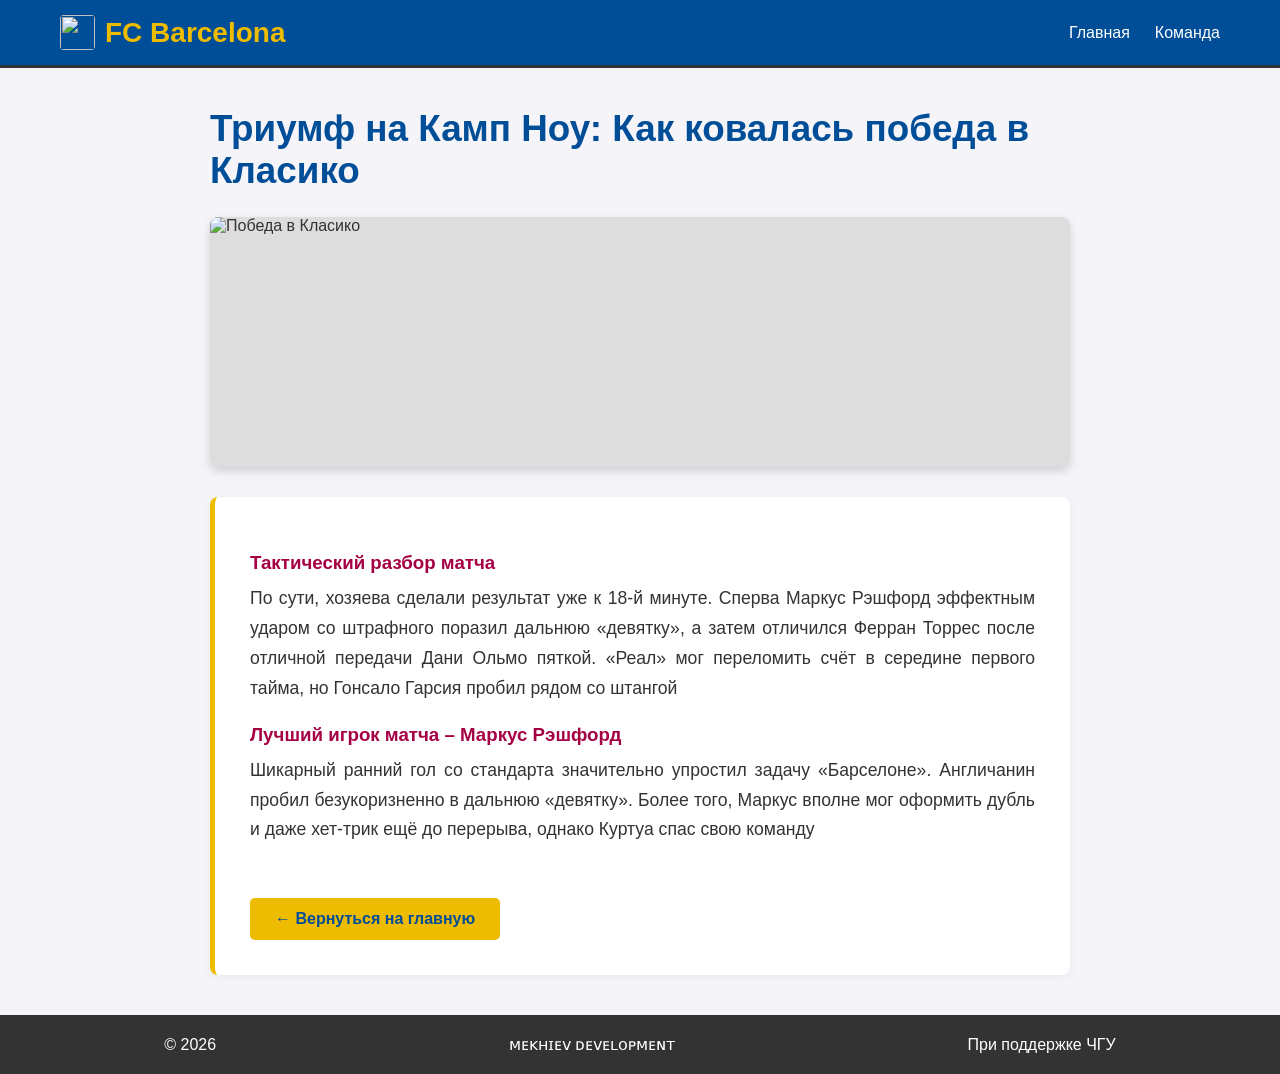
==== news1.html @ 313edf6d "Add files via upload" ====
<!DOCTYPE html>
<html lang="ru">
  <head>
    <meta charset="UTF-8">
    <meta name="viewport" content="width=device-width, initial-scale=1.0">
  <title>Победа в Эль-Класико</title>
    <link rel="stylesheet" href="style.css">
      <link rel="icon" href="images/ico.svg" type="image/svg+xml">
</head>
<body>
    <header class="header-section">
        <div class="container header-content-wrapper">
            <div class="logo-container">
                <img src="images/logo.svg" class="small-logo-image">
                <span>FC Barcelona</span>
            </div>
            <nav class="navigation-block">
                <ul class="navigation-list-items">
                    <li><a href="index.html">Главная</a></li>
                    <li><a href="team.html">Команда</a></li>
                </ul>
            </nav>
        </div>
    </header>

    <main class="main-page-content">
        <div class="container news-detailed-page-wrapper">
            <h2>Триумф на Камп Ноу: Как ковалась победа в Класико</h2>
            
            <div class="news-main-image-container">
              <img src="images/IMG_5057.JPG" alt="Победа в Класико" class="news-large-photo">
            </div>

            <div class="article-content-box">
                <h3>Тактический разбор матча</h3>
                <p>По сути, хозяева сделали результат уже к 18-й минуте. Сперва Маркус Рэшфорд эффектным ударом со штрафного поразил дальнюю «девятку», а затем отличился Ферран Торрес после отличной передачи Дани Ольмо пяткой. «Реал» мог переломить счёт в середине первого тайма, но Гонсало Гарсия пробил рядом со штангой</p>
                
                <h3>Лучший игрок матча – Маркус Рэшфорд</h3>
                <p>Шикарный ранний гол со стандарта значительно упростил задачу «Барселоне». Англичанин пробил безукоризненно в дальнюю «девятку». Более того, Маркус вполне мог оформить дубль и даже хет-трик ещё до перерыва, однако Куртуа спас свою команду
</p>
                
                <br>
                <a href="index.html" class="button-link">← Вернуться на главную</a>
            </div>
        </div>
    </main>

  <footer class="footer-section">
        <p>&copy; 2026 ⠀⠀⠀⠀⠀⠀⠀⠀⠀⠀⠀⠀⠀⠀⠀⠀⠀⠀⠀⠀⠀⠀⠀⠀ᴍᴇᴋʜɪᴇᴠ ᴅᴇᴠᴇʟᴏᴘᴍᴇɴᴛ⠀⠀⠀⠀⠀⠀⠀⠀⠀⠀⠀⠀⠀⠀⠀⠀⠀⠀⠀⠀⠀⠀⠀⠀ При поддержке ЧГУ</p>    </footer>
</body>
</html>
---- style.css ----
:root {
  --blau: #004D98;
  --grana: #a50044;
  --gold: #EDBB00;
  --light: #f4f4f9;
  --dark: #333333;
  --pitch-green: #2E8B57
}

* { margin: 0; padding: 0; box-sizing: border-box }

body {
    font-family: Arial, sans-serif;
    background-color: var(--light);
    color: var(--dark);
    display: flex;
    flex-direction: column;
    min-height: 100vh;
}

.container { max-width: 1200px; margin: 0 auto; padding: 0 20px; }


.header-section { 
    background-color: var(--blau); 
    padding: 15px 0; 
    border-bottom: 3px solid var(--dark)
}

.header-content-wrapper { display: flex; justify-content: space-between; align-items: center; }

.logo-container { display: flex; align-items: center; gap: 10px; font-size: 28px; font-weight: bold; color: var(--gold); }

.small-logo-image { width: 35px; height: 35px; object-fit: contain; border-radius: 4px; background: transparent; }

.navigation-list-items { list-style: none; display: flex; gap: 25px; }

.navigation-list-items a { color: white; text-decoration: none; font-weight: 500; }

.navigation-list-items a:hover { color: var(--gold); }


.main-page-content { flex: 1; }

.button-link {
    display: inline-block;
    background-color: var(--gold);
    color: var(--blau);
    text-decoration: none;
    padding: 12px 25px;
    font-weight: bold;
    border-radius: 5px;
    transition: 0.2s;
    border: none;
    cursor: pointer
}

.button-link:hover { background-color: #fff; transform: translateY(-2px); }


.hero-banner {
    background: linear-gradient(135deg, var(--blau) 50%, var(--grana) 50%);
    height: 60vh; 
    display: flex; 
    justify-content: center; 
    align-items: center;
    text-align: center; 
    color: white;
}

.hero-banner h1 { font-size: 3.5rem; color: var(--gold); margin-bottom: 20px; }
.hero-banner p { font-size: 1.2rem; margin-bottom: 30px; }

.news-information-block { padding: 60px 0; }
.news-information-block h2 { text-align: center; margin-bottom: 40px; color: var(--blau); font-size: 2.5rem; }

.news-cards-wrapper { display: flex; justify-content: center; gap: 20px; flex-wrap: wrap; }

.news-card-link { text-decoration: none; color: inherit; }

.news-article-card { background-color: white; padding: 25px; border-radius: 8px; width: 320px; border-top: 5px solid var(--grana); transition: 0.3s; height: 100%; }
.news-article-card h3 { color: var(--blau); margin-bottom: 10px; }
.news-article-card:hover { transform: translateY(-5px); box-shadow: 0 10px 15px rgba(0,0,0,0.1); }


.news-detailed-page-wrapper { padding: 40px 20px; max-width: 900px; }

.news-detailed-page-wrapper h2 { color: var(--blau); margin-bottom: 25px; font-size: 2.3rem; }

.news-main-image-container { width: 100%; max-height: 450px; overflow: hidden; border-radius: 8px; margin-bottom: 30px; box-shadow: 0 4px 10px rgba(0,0,0,0.15); }

.news-large-photo { width: 100%; height: 100%; object-fit: cover; display: block; background: #ddd; min-height: 250px; }

.article-content-box { background: white; padding: 35px; border-radius: 8px; border-left: 5px solid var(--gold); box-shadow: 0 2px 8px rgba(0,0,0,0.05); }

.article-content-box h3 { color: var(--grana); margin: 20px 0 10px 0; }
.article-content-box p { margin-bottom: 15px; font-size: 1.1rem; line-height: 1.7; text-align: justify; }

.article-content-box .button-link { margin-top: 20px; }


.team-players-section { padding: 40px 0; }
.team-players-section h2 { text-align: center; color: var(--blau); font-size: 2.5rem; }

.section-subtitle-text { text-align: center; margin-bottom: 40px; color: #666; }

.team-page-layout { display: flex; gap: 30px; justify-content: center; align-items: flex-start; flex-wrap: wrap; }


.substitutes-bench { background: white; padding: 25px; border-radius: 8px; width: 280px; border-left: 5px solid var(--grana); box-shadow: 0 4px 10px rgba(0,0,0,0.05); }

.head-coach-box { text-align: center; margin-bottom: 25px; padding-bottom: 20px; border-bottom: 2px dashed #ddd; }

.head-coach-box h3 { color: var(--blau); font-size: 1.2rem; margin-bottom: 15px; text-align: left; }

.head-coach-photo { width: 120px; height: 150px; object-fit: cover; border-radius: 6px; background: #ccc; box-shadow: 0 2px 5px rgba(0,0,0,0.1); margin-bottom: 10px; display: block; margin-left: auto; margin-right: auto; }
.head-coach-name-text { font-weight: bold; color: var(--dark); font-size: 1.1rem; }

.substitutes-bench h3 { color: var(--blau); font-size: 1.2rem; margin-bottom: 15px; }

.substitutes-list { list-style: none; }
.substitutes-list li { margin-bottom: 12px; font-weight: bold; display: flex; align-items: center; }

.player-shirt-number { background: var(--blau); color: white; padding: 2px 8px; border-radius: 4px; margin-right: 12px; font-size: 0.85rem; }
.back-button-container-wrapper { margin-top: 25px; }


.football-pitch-container { display: flex; justify-content: center; }

.football-pitch-field { background-color: var(--pitch-green); border: 3px solid white; position: relative; width: 500px; height: 700px; box-shadow: 0 10px 20px rgba(0,0,0,0.15); }

.penalty-area-top-side, .penalty-area-bottom-side { position: absolute; left: 50%; transform: translateX(-50%); width: 220px; height: 110px; border: 2px solid rgba(255, 255, 255, 0.6); }

.penalty-area-top-side { top: 0; border-top: none; }
.penalty-area-bottom-side { bottom: 0; border-bottom: none; }

.field-player { position: absolute; transform: translate(-50%, -50%); text-align: center; color: white; font-weight: bold; z-index: 10; }

.field-player .player-shirt-number { background-color: var(--blau); border: 2px solid var(--gold); width: 35px; height: 35px; border-radius: 50%; display: flex; justify-content: center; align-items: center; margin: 0 auto 5px auto; box-shadow: 0 2px 5px rgba(0,0,0,0.3); }
.field-player .player-name-label { font-size: 0.8rem; background: rgba(0,0,0,0.6); padding: 2px 6px; border-radius: 4px; white-space: nowrap; }


.goalkeeper-position { bottom: 5%; left: 50%; }
.left-back-position { bottom: 20%; left: 15%; }
.left-center-back-position { bottom: 18%; left: 38%; }
.right-center-back-position { bottom: 18%; left: 62%; }
.right-back-position { bottom: 20%; left: 85%; }
.central-defensive-midfielder-left { bottom: 35%; left: 35%; }
.central-defensive-midfielder-right { bottom: 35%; left: 65%; }
.central-attacking-midfielder { bottom: 50%; left: 50%; }
.left-winger-position { bottom: 72%; left: 20%; }
.striker-position { bottom: 78%; left: 50%; }
.right-winger-position { bottom: 72%; left: 80%; }


.footer-section { background-color: var(--dark); color: white; text-align: center; padding: 20px 0; margin-top: auto }
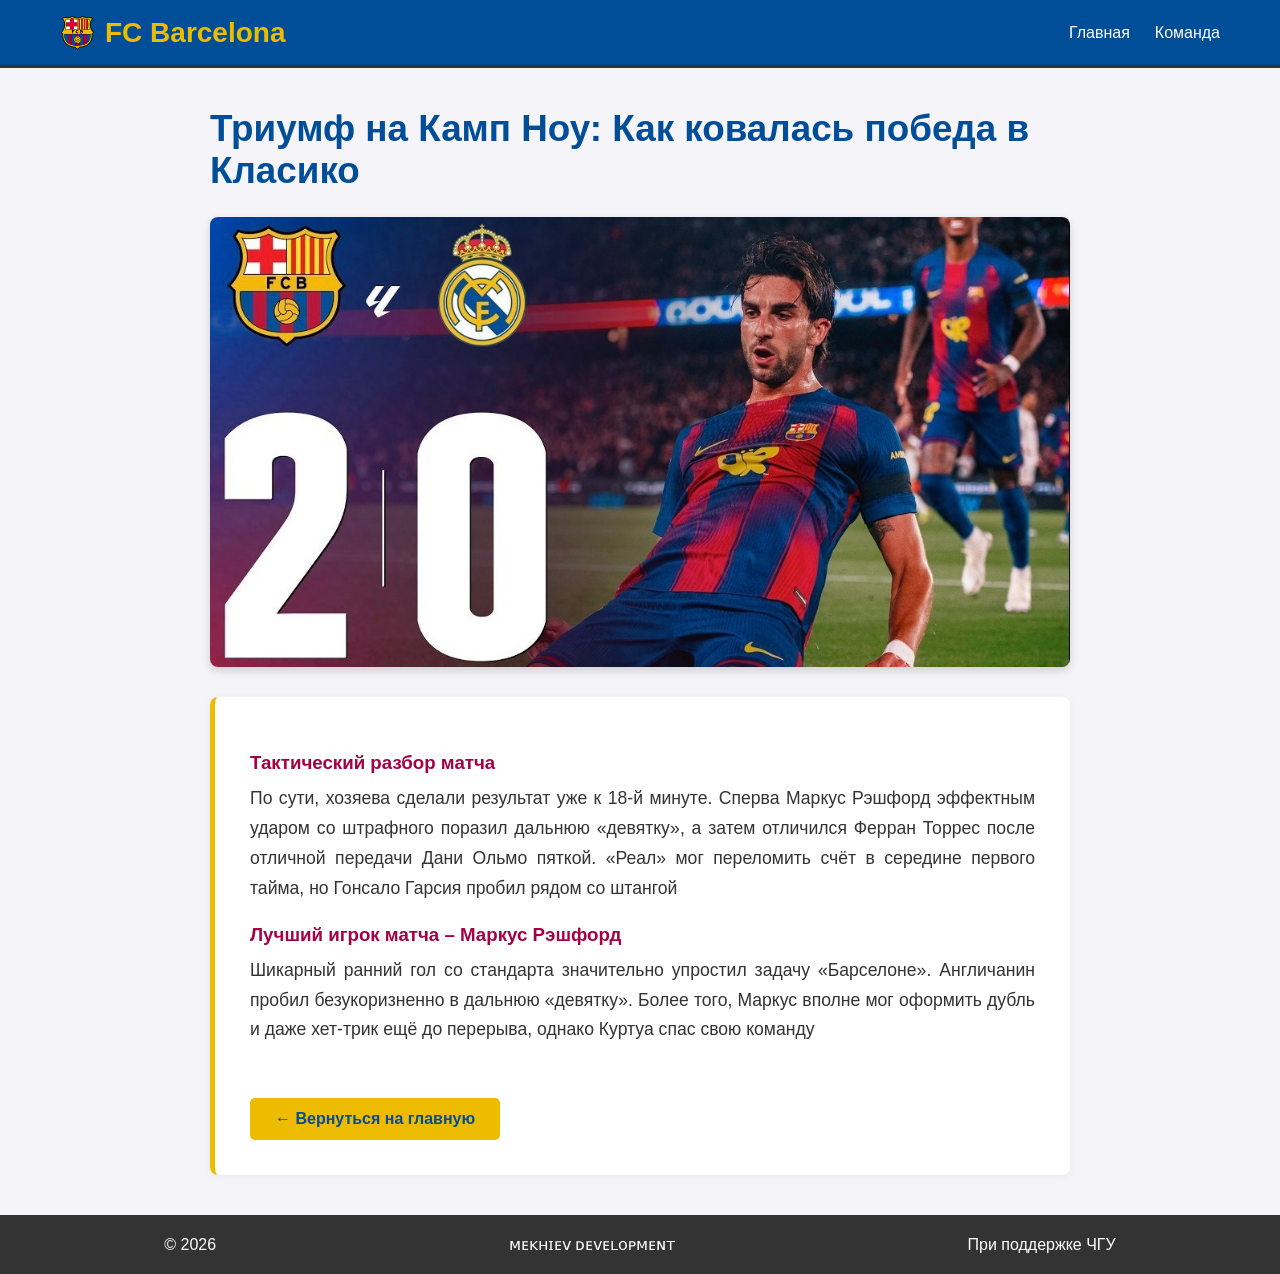
==== commit ff1f0137: "Update news1.html" ====
--- a/news1.html
+++ b/news1.html
@@ -5,13 +5,13 @@
     <meta name="viewport" content="width=device-width, initial-scale=1.0">
   <title>Победа в Эль-Класико</title>
     <link rel="stylesheet" href="style.css">
-      <link rel="icon" href="images/ico.svg" type="image/svg+xml">
+      <link rel="icon" href="ico.svg" type="image/svg+xml">
 </head>
 <body>
     <header class="header-section">
         <div class="container header-content-wrapper">
             <div class="logo-container">
-                <img src="images/logo.svg" class="small-logo-image">
+                <img src="logo.svg" class="small-logo-image">
                 <span>FC Barcelona</span>
             </div>
             <nav class="navigation-block">
@@ -28,7 +28,7 @@
             <h2>Триумф на Камп Ноу: Как ковалась победа в Класико</h2>
             
             <div class="news-main-image-container">
-              <img src="images/IMG_5057.JPG" alt="Победа в Класико" class="news-large-photo">
+              <img src="IMG_5057.JPG" alt="Победа в Класико" class="news-large-photo">
             </div>
 
             <div class="article-content-box">
@@ -48,4 +48,4 @@
   <footer class="footer-section">
         <p>&copy; 2026 ⠀⠀⠀⠀⠀⠀⠀⠀⠀⠀⠀⠀⠀⠀⠀⠀⠀⠀⠀⠀⠀⠀⠀⠀ᴍᴇᴋʜɪᴇᴠ ᴅᴇᴠᴇʟᴏᴘᴍᴇɴᴛ⠀⠀⠀⠀⠀⠀⠀⠀⠀⠀⠀⠀⠀⠀⠀⠀⠀⠀⠀⠀⠀⠀⠀⠀ При поддержке ЧГУ</p>    </footer>
 </body>
-</html>+</html>
